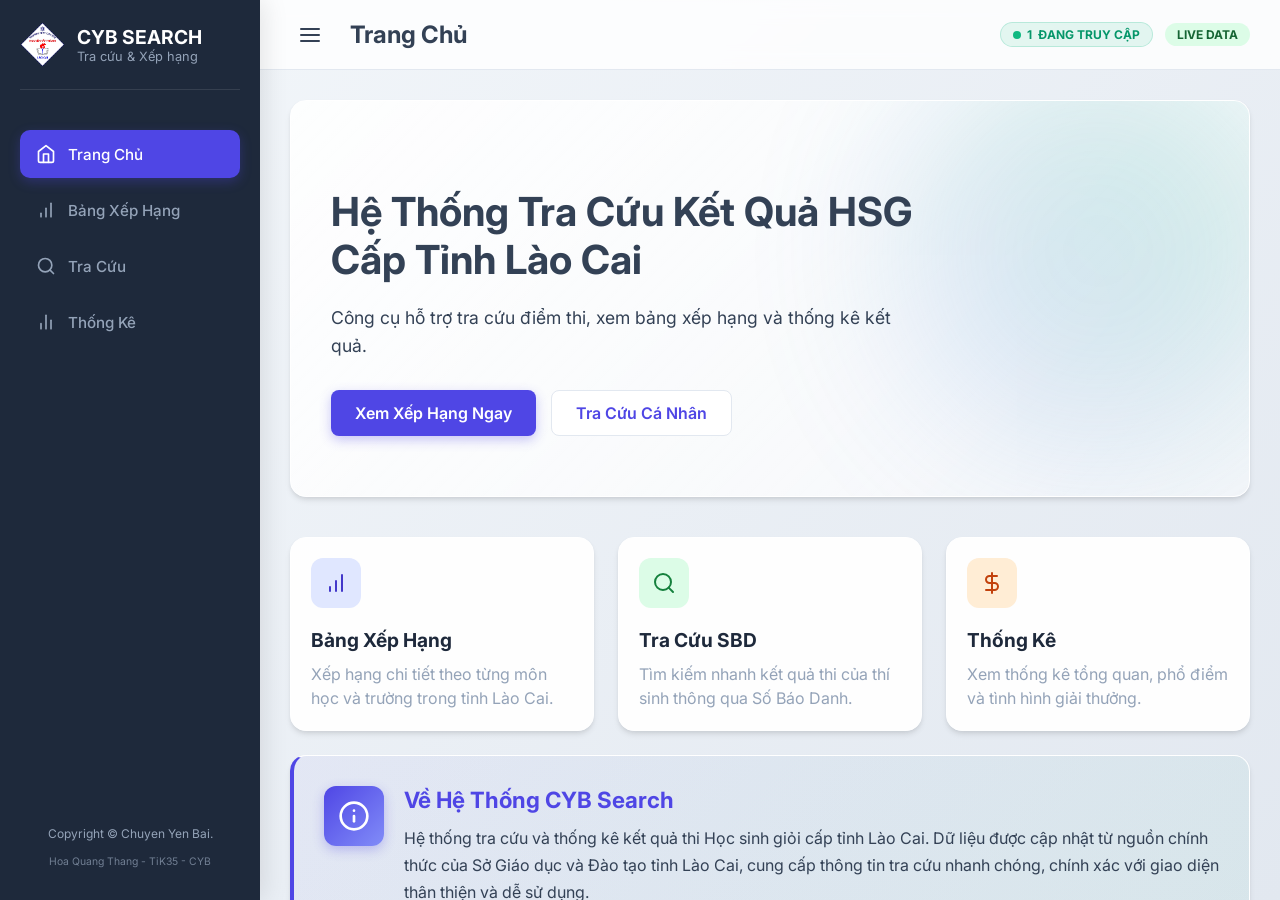
==== static/home.html @ e294ecae "Initialize project: Provincial HSG System (Lào Cai) with Live Counter" ====
<!DOCTYPE html>
<html lang="vi">

<head>
    <meta charset="UTF-8">
    <meta name="viewport" content="width=device-width, initial-scale=1.0">
    <title>Trang Chủ - HSGQG Dashboard</title>
    <link href="https://fonts.googleapis.com/css2?family=Inter:wght@400;500;600;700&display=swap" rel="stylesheet">
    <link rel="stylesheet" href="/static/style.css">
</head>

<body>
    <div class="app-container">
        <!-- Sidebar -->
        <aside class="sidebar" id="sidebar">
            <div class="brand">
                <div class="brand-icon" style="padding: 0; background: transparent;">
                    <img src="/static/logo_cyb.png" alt="Logo"
                        style="width: 100%; height: 100%; object-fit: contain; border-radius: 12px;">
                </div>
                <div class="brand-text">
                    <h2>CYB SEARCH</h2>
                    <p>Tra cứu & Xếp hạng</p>
                </div>
            </div>

            <nav class="nav-menu">
                <a href="/" class="nav-item active" title="Trang Chủ">
                    <span class="icon">
                        <svg xmlns="http://www.w3.org/2000/svg" width="20" height="20" viewBox="0 0 24 24" fill="none"
                            stroke="currentColor" stroke-width="2" stroke-linecap="round" stroke-linejoin="round">
                            <path d="m3 9 9-7 9 7v11a2 2 0 0 1-2 2H5a2 2 0 0 1-2-2z" />
                            <polyline points="9 22 9 12 15 12 15 22" />
                        </svg>
                    </span>
                    <span class="label">Trang Chủ</span>
                </a>
                <a href="/ranking" class="nav-item" title="Bảng Xếp Hạng">
                    <span class="icon">
                        <svg xmlns="http://www.w3.org/2000/svg" width="20" height="20" viewBox="0 0 24 24" fill="none"
                            stroke="currentColor" stroke-width="2" stroke-linecap="round" stroke-linejoin="round">
                            <line x1="12" y1="20" x2="12" y2="10" />
                            <line x1="18" y1="20" x2="18" y2="4" />
                            <line x1="6" y1="20" x2="6" y2="16" />
                        </svg>
                    </span>
                    <span class="label">Bảng Xếp Hạng</span>
                </a>
                <a href="/search" class="nav-item" title="Tra Cứu">
                    <span class="icon">
                        <svg xmlns="http://www.w3.org/2000/svg" width="20" height="20" viewBox="0 0 24 24" fill="none"
                            stroke="currentColor" stroke-width="2" stroke-linecap="round" stroke-linejoin="round">
                            <circle cx="11" cy="11" r="8" />
                            <line x1="21" y1="21" x2="16.65" y2="16.65" />
                        </svg>
                    </span>
                    <span class="label">Tra Cứu</span>
                </a>
                <a href="/stats" class="nav-item" title="Thống Kê">
                    <span class="icon">
                        <svg xmlns="http://www.w3.org/2000/svg" width="20" height="20" viewBox="0 0 24 24" fill="none"
                            stroke="currentColor" stroke-width="2" stroke-linecap="round" stroke-linejoin="round">
                            <line x1="18" y1="20" x2="18" y2="10"></line>
                            <line x1="12" y1="20" x2="12" y2="4"></line>
                            <line x1="6" y1="20" x2="6" y2="14"></line>
                        </svg>
                    </span>
                    <span class="label">Thống Kê</span>
                </a>
            </nav>

            <div class="sidebar-footer">
                <p class="footer-text">Copyright © Chuyen Yen Bai.</p>
                <p class="footer-text" style="font-size: 0.65rem; margin-top: 2px; opacity: 0.7;">Hoa Quang Thang -
                    TiK35 - CYB</p>
            </div>
        </aside>

        <!-- Main Content -->
        <main class="main-content">
            <header class="top-bar">
                <div class="left-header">
                    <button id="toggle-sidebar" class="icon-btn">
                        <svg width="24" height="24" viewBox="0 0 24 24" fill="none" stroke="currentColor"
                            stroke-width="2" stroke-linecap="round" stroke-linejoin="round">
                            <line x1="3" y1="12" x2="21" y2="12"></line>
                            <line x1="3" y1="6" x2="21" y2="6"></line>
                            <line x1="3" y1="18" x2="21" y2="18"></line>
                        </svg>
                    </button>
                    <h2 id="page-title">Trang Chủ</h2>
                </div>
                <div class="user-info" style="display:flex; align-items:center">
                    <span class="badge online-badge">
                        <span class="online-indicator"></span>
                        <span id="online-count">1</span> đang truy cập
                    </span>
                    <span class="badge">Live Data</span>
                </div>
            </header>

            <div class="content-view active-view">
                <div class="intro-hero glass-panel">
                    <div class="hero-content">
                        <h1>Hệ Thống Tra Cứu Kết Quả HSG Cấp Tỉnh Lào Cai</h1>
                        <p>Công cụ hỗ trợ tra cứu điểm thi, xem bảng xếp hạng và thống kê kết quả.</p>
                        <div class="hero-actions">
                            <a href="/ranking" class="btn primary-btn" style="text-decoration:none">Xem Xếp Hạng
                                Ngay</a>
                            <a href="/search" class="btn secondary-btn" style="text-decoration:none">Tra Cứu Cá Nhân</a>
                        </div>
                    </div>
                    <div class="hero-decoration">
                        <div class="blob"></div>
                    </div>
                </div>

                <div class="features-grid">
                    <a href="/ranking" class="feature-card glass-panel"
                        style="text-decoration:none; color:inherit; cursor:pointer">
                        <div class="feature-icon" style="background: #e0e7ff; color: #4338ca;">
                            <svg xmlns="http://www.w3.org/2000/svg" width="24" height="24" viewBox="0 0 24 24"
                                fill="none" stroke="currentColor" stroke-width="2" stroke-linecap="round"
                                stroke-linejoin="round">
                                <line x1="12" y1="20" x2="12" y2="10" />
                                <line x1="18" y1="20" x2="18" y2="4" />
                                <line x1="6" y1="20" x2="6" y2="16" />
                            </svg>
                        </div>
                        <h3>Bảng Xếp Hạng</h3>
                        <p>Xếp hạng chi tiết theo từng môn học và trường trong tỉnh Lào Cai.</p>
                    </a>
                    <a href="/search" class="feature-card glass-panel"
                        style="text-decoration:none; color:inherit; cursor:pointer">
                        <div class="feature-icon" style="background: #dcfce7; color: #15803d;">
                            <svg xmlns="http://www.w3.org/2000/svg" width="24" height="24" viewBox="0 0 24 24"
                                fill="none" stroke="currentColor" stroke-width="2" stroke-linecap="round"
                                stroke-linejoin="round">
                                <circle cx="11" cy="11" r="8" />
                                <line x1="21" y1="21" x2="16.65" y2="16.65" />
                            </svg>
                        </div>
                        <h3>Tra Cứu SBD</h3>
                        <p>Tìm kiếm nhanh kết quả thi của thí sinh thông qua Số Báo Danh.</p>
                    </a>
                    <a href="/stats" class="feature-card glass-panel"
                        style="text-decoration:none; color:inherit; cursor:pointer">
                        <div class="feature-icon" style="background: #ffedd5; color: #c2410c;">
                            <svg xmlns="http://www.w3.org/2000/svg" width="24" height="24" viewBox="0 0 24 24"
                                fill="none" stroke="currentColor" stroke-width="2" stroke-linecap="round"
                                stroke-linejoin="round">
                                <path d="M12 2v20" />
                                <path d="M17 5H9.5a3.5 3.5 0 0 0 0 7h5a3.5 3.5 0 0 1 0 7H6" />
                            </svg>
                        </div>
                        <h3>Thống Kê</h3>
                        <p>Xem thống kê tổng quan, phổ điểm và tình hình giải thưởng.</p>
                    </a>
                </div>

                <!-- System Info Banner -->
                <div class="system-banner glass-panel">
                    <div class="banner-icon">
                        <svg xmlns="http://www.w3.org/2000/svg" width="32" height="32" viewBox="0 0 24 24" fill="none"
                            stroke="currentColor" stroke-width="2" stroke-linecap="round" stroke-linejoin="round">
                            <circle cx="12" cy="12" r="10"></circle>
                            <path d="M12 16v-4"></path>
                            <path d="M12 8h.01"></path>
                        </svg>
                    </div>
                    <div class="banner-content">
                        <h3>Về Hệ Thống CYB Search</h3>
                        <p>Hệ thống tra cứu và thống kê kết quả thi Học sinh giỏi cấp tỉnh Lào Cai. Dữ liệu được cập
                            nhật từ nguồn chính thức của Sở Giáo dục và Đào tạo tỉnh Lào Cai, cung cấp thông tin tra cứu
                            nhanh chóng, chính xác với
                            giao diện thân thiện và dễ sử dụng.</p>
                    </div>
                </div>

                <!-- Quick Stats Overview -->
                <div class="stats-overview">
                    <h2 class="section-title">Tổng Quan Thống Kê</h2>
                    <div class="stats-grid-home">
                        <div class="stat-card glass-panel">
                            <div class="stat-icon"
                                style="background: linear-gradient(135deg, #667eea 0%, #764ba2 100%);">
                                <svg xmlns="http://www.w3.org/2000/svg" width="24" height="24" viewBox="0 0 24 24"
                                    fill="none" stroke="currentColor" stroke-width="2">
                                    <path d="M17 21v-2a4 4 0 0 0-4-4H5a4 4 0 0 0-4 4v2"></path>
                                    <circle cx="9" cy="7" r="4"></circle>
                                    <path d="M23 21v-2a4 4 0 0 0-3-3.87"></path>
                                    <path d="M16 3.13a4 4 0 0 1 0 7.75"></path>
                                </svg>
                            </div>
                            <div class="stat-info">
                                <div class="stat-label">Tổng Thí Sinh</div>
                                <div class="stat-value">3,000+</div>
                            </div>
                        </div>

                        <div class="stat-card glass-panel">
                            <div class="stat-icon"
                                style="background: linear-gradient(135deg, #f093fb 0%, #f5576c 100%);">
                                <svg xmlns="http://www.w3.org/2000/svg" width="24" height="24" viewBox="0 0 24 24"
                                    fill="none" stroke="currentColor" stroke-width="2">
                                    <path d="M12 2v20M17 5H9.5a3.5 3.5 0 0 0 0 7h5a3.5 3.5 0 0 1 0 7H6"></path>
                                </svg>
                            </div>
                            <div class="stat-info">
                                <div class="stat-label">Số Môn Thi</div>
                                <div class="stat-value">14</div>
                            </div>
                        </div>

                        <div class="stat-card glass-panel">
                            <div class="stat-icon"
                                style="background: linear-gradient(135deg, #4facfe 0%, #00f2fe 100%);">
                                <svg xmlns="http://www.w3.org/2000/svg" width="24" height="24" viewBox="0 0 24 24"
                                    fill="none" stroke="currentColor" stroke-width="2">
                                    <polyline points="22 12 18 12 15 21 9 3 6 12 2 12"></polyline>
                                </svg>
                            </div>
                            <div class="stat-info">
                                <div class="stat-label">Đơn Vị</div>
                                <div class="stat-value">Lào Cai</div>
                            </div>
                        </div>

                        <div class="stat-card glass-panel">
                            <div class="stat-icon"
                                style="background: linear-gradient(135deg, #43e97b 0%, #38f9d7 100%);">
                                <svg xmlns="http://www.w3.org/2000/svg" width="24" height="24" viewBox="0 0 24 24"
                                    fill="none" stroke="currentColor" stroke-width="2">
                                    <path d="M6 9l6 6 6-6"></path>
                                </svg>
                            </div>
                            <div class="stat-info">
                                <div class="stat-label">Số Lượng Giải</div>
                                <div class="stat-value">1,000+</div>
                            </div>
                        </div>
                    </div>
                </div>

                <!-- About Section -->
                <div class="about-section glass-panel">
                    <h2 class="section-title">Về Kỳ Thi HSG Tỉnh Lào Cai</h2>
                    <div class="about-content">
                        <div class="about-text">
                            <p><strong>Kỳ thi Học sinh giỏi cấp Tỉnh</strong> là kỳ thi quan trọng trong hệ thống
                                giáo dục phổ thông, nhằm tìm kiếm và bồi dưỡng những học sinh xuất sắc nhất của tỉnh Lào
                                Cai.</p>
                            <p>Đây là sân chơi học thuật uy tín, nơi các em học sinh có cơ hội thể hiện năng lực và
                                được công nhận tài năng trong các môn học.</p>
                            <ul class="about-features">
                                <li>
                                    <svg width="20" height="20" viewBox="0 0 24 24" fill="none" stroke="currentColor"
                                        stroke-width="2">
                                        <polyline points="20 6 9 17 4 12"></polyline>
                                    </svg>
                                    <span>Tổ chức hàng năm cho học sinh THPT</span>
                                </li>
                                <li>
                                    <svg width="20" height="20" viewBox="0 0 24 24" fill="none" stroke="currentColor"
                                        stroke-width="2">
                                        <polyline points="20 6 9 17 4 12"></polyline>
                                    </svg>
                                    <span>14 môn thi từ khoa học tự nhiên đến xã hội</span>
                                </li>
                                <li>
                                    <svg width="20" height="20" viewBox="0 0 24 24" fill="none" stroke="currentColor"
                                        stroke-width="2">
                                        <polyline points="20 6 9 17 4 12"></polyline>
                                    </svg>
                                    <span>Học sinh xuất sắc được xét tuyển vào các trường chuyên</span>
                                </li>
                            </ul>
                        </div>
                    </div>
                </div>

                <!-- Developer Info -->
                <div class="developer-section glass-panel">
                    <div class="developer-header">
                        <div class="developer-icon">
                            <svg xmlns="http://www.w3.org/2000/svg" width="28" height="28" viewBox="0 0 24 24"
                                fill="none" stroke="currentColor" stroke-width="2">
                                <polyline points="16 18 22 12 16 6"></polyline>
                                <polyline points="8 6 2 12 8 18"></polyline>
                            </svg>
                        </div>
                        <h3>Hệ Thống Được Phát Triển Bởi</h3>
                    </div>
                    <div class="developer-content">
                        <div class="developer-info">
                            <h4>Hòa Quang Thắng</h4>
                            <p class="developer-role">Developer & Data Analyst</p>
                            <p class="developer-school">Học Sinh Trường THPT Chuyên Nguyễn Tất Thành - Tỉnh Lào Cai</p>
                        </div>
                        <div class="developer-links">
                            <a href="https://github.com/HoaThang34" target="_blank" rel="noopener" class="social-link"
                                title="GitHub">
                                <svg width="20" height="20" viewBox="0 0 24 24" fill="currentColor">
                                    <path
                                        d="M12 0c-6.626 0-12 5.373-12 12 0 5.302 3.438 9.8 8.207 11.387.599.111.793-.261.793-.577v-2.234c-3.338.726-4.033-1.416-4.033-1.416-.546-1.387-1.333-1.756-1.333-1.756-1.089-.745.083-.729.083-.729 1.205.084 1.839 1.237 1.839 1.237 1.07 1.834 2.807 1.304 3.492.997.107-.775.418-1.305.762-1.604-2.665-.305-5.467-1.334-5.467-5.931 0-1.311.469-2.381 1.236-3.221-.124-.303-.535-1.524.117-3.176 0 0 1.008-.322 3.301 1.23.957-.266 1.983-.399 3.003-.404 1.02.005 2.047.138 3.006.404 2.291-1.552 3.297-1.23 3.297-1.23.653 1.653.242 2.874.118 3.176.77.84 1.235 1.911 1.235 3.221 0 4.609-2.807 5.624-5.479 5.921.43.372.823 1.102.823 2.222v3.293c0 .319.192.694.801.576 4.765-1.589 8.199-6.086 8.199-11.386 0-6.627-5.373-12-12-12z" />
                                </svg>
                            </a>
                            <a href="https://www.facebook.com/ThGThanG.734" target="_blank" rel="noopener"
                                class="social-link" title="Facebook">
                                <svg width="20" height="20" viewBox="0 0 24 24" fill="currentColor">
                                    <path
                                        d="M24 12.073c0-6.627-5.373-12-12-12s-12 5.373-12 12c0 5.99 4.388 10.954 10.125 11.854v-8.385H7.078v-3.47h3.047V9.43c0-3.007 1.792-4.669 4.533-4.669 1.312 0 2.686.235 2.686.235v2.953H15.83c-1.491 0-1.956.925-1.956 1.874v2.25h3.328l-.532 3.47h-2.796v8.385C19.612 23.027 24 18.062 24 12.073z" />
                                </svg>
                            </a>
                            <a href="hoathang34.09@gmail.com" class="social-link" title="Email">
                                <svg width="20" height="20" viewBox="0 0 24 24" fill="none" stroke="currentColor"
                                    stroke-width="2">
                                    <path
                                        d="M4 4h16c1.1 0 2 .9 2 2v12c0 1.1-.9 2-2 2H4c-1.1 0-2-.9-2-2V6c0-1.1.9-2 2-2z">
                                    </path>
                                    <polyline points="22,6 12,13 2,6"></polyline>
                                </svg>
                            </a>
                        </div>
                    </div>
                    <div class="developer-footer">
                        <p>💡 Hệ thống được xây dựng với mục đích hỗ trợ tra cứu thông tin kết quả thi HSG cấp tỉnh một
                            cách nhanh chóng và tiện lợi.</p>
                    </div>
                </div>
            </div>
        </main>
    </div>

    <!-- Popup Notification -->
    <div id="updateNotification" class="notification-popup">
        <div class="notification-content">
            <div class="notification-header">
                <div class="notification-icon">
                    <svg xmlns="http://www.w3.org/2000/svg" width="28" height="28" viewBox="0 0 24 24" fill="none"
                        stroke="currentColor" stroke-width="2" stroke-linecap="round" stroke-linejoin="round">
                        <circle cx="12" cy="12" r="10"></circle>
                        <line x1="12" y1="16" x2="12" y2="12"></line>
                        <line x1="12" y1="8" x2="12.01" y2="8"></line>
                    </svg>
                </div>
                <button id="closeNotification" class="close-notification-btn" aria-label="Đóng thông báo">
                    <svg xmlns="http://www.w3.org/2000/svg" width="24" height="24" viewBox="0 0 24 24" fill="none"
                        stroke="currentColor" stroke-width="2" stroke-linecap="round" stroke-linejoin="round">
                        <line x1="18" y1="6" x2="6" y2="18"></line>
                        <line x1="6" y1="6" x2="18" y2="18"></line>
                    </svg>
                </button>
            </div>
            <div class="notification-body">
                <h3>Thông Báo Cập Nhật</h3>
                <p>Hệ thống đã hoàn tất cập nhật <strong>kết quả thi HSG cấp tỉnh Lào Cai</strong>.</p>
                <p><strong>Lưu ý:</strong> Chưa xếp giải nên tất cả các thí sinh đều trong tình trạng <strong>chưa có
                        giải</strong>.</p>
                <p class="notification-detail">Bạn có thể tra cứu kết quả đầy đủ tại trang Tra Cứu hoặc xem Bảng Xếp
                    Hạng.</p>
            </div>
            <div class="notification-footer">
                <button id="dismissNotification" class="btn-dismiss">Đã hiểu</button>
            </div>
        </div>
    </div>

    <script src="/static/script.js"></script>
</body>

</html>
---- static/style.css ----
﻿:root {
    --primary: #4f46e5;
    --primary-light: #818cf8;
    --secondary: #10b981;
    --bg-dark: #0f172a;
    --bg-light: #f1f5f9;
    --sidebar-bg: #1e293b;
    --text-main: #334155;
    --text-light: #94a3b8;
    --glass: rgba(255, 255, 255, 0.95);
    --border: #e2e8f0;
    --shadow: 0 4px 6px -1px rgba(0, 0, 0, 0.1), 0 2px 4px -1px rgba(0, 0, 0, 0.06);
    --sidebar-width: 260px;
    --sidebar-collapsed-width: 70px;
}

/* ==========================================
   ANIMATION KEYFRAMES
   ========================================== */
@keyframes fadeInUp {
    from {
        opacity: 0;
        transform: translateY(30px);
    }

    to {
        opacity: 1;
        transform: translateY(0);
    }
}

@keyframes fadeInDown {
    from {
        opacity: 0;
        transform: translateY(-30px);
    }

    to {
        opacity: 1;
        transform: translateY(0);
    }
}

@keyframes slideInLeft {
    from {
        opacity: 0;
        transform: translateX(-50px);
    }

    to {
        opacity: 1;
        transform: translateX(0);
    }
}

@keyframes slideInRight {
    from {
        opacity: 0;
        transform: translateX(50px);
    }

    to {
        opacity: 1;
        transform: translateX(0);
    }
}

@keyframes scaleIn {
    from {
        opacity: 0;
        transform: scale(0.9);
    }

    to {
        opacity: 1;
        transform: scale(1);
    }
}

@keyframes pulse {

    0%,
    100% {
        transform: scale(1);
    }

    50% {
        transform: scale(1.05);
    }
}

@keyframes float {

    0%,
    100% {
        transform: translateY(0px);
    }

    50% {
        transform: translateY(-10px);
    }
}

* {
    box-sizing: border-box;
}

body {
    margin: 0;
    font-family: 'Inter', sans-serif;
    background-color: var(--bg-light);
    color: var(--text-main);
    overflow: hidden;
}

.app-container {
    display: flex;
    height: 100vh;
}

/* Sidebar */
.sidebar {
    width: var(--sidebar-width);
    background-color: var(--sidebar-bg);
    color: white;
    display: flex;
    flex-direction: column;
    padding: 20px;
    box-shadow: 4px 0 24px rgba(0, 0, 0, 0.1);
    z-index: 20;
    transition: width 0.4s cubic-bezier(0.25, 0.8, 0.25, 1);
    white-space: nowrap;
    overflow: hidden;
}

.sidebar.collapsed {
    width: var(--sidebar-collapsed-width);
    padding: 20px 10px;
}

/* Sidebar Text Animation */
.brand-text,
.label,
.sidebar-footer {
    opacity: 1;
    transform: translateX(0);
    transition: opacity 0.2s ease-out, transform 0.2s ease-out;
}

.sidebar.collapsed .brand-text,
.sidebar.collapsed .label,
.sidebar.collapsed .sidebar-footer {
    opacity: 0;
    transform: translateX(-10px);
    pointer-events: none;
    position: absolute;
    /* Take out of flow to prevent width issues during transition if needed, usually overflow:hidden is enough but absolute helps ensure icons center perfectly */
    visibility: hidden;
    /* Use visibility for accessibility/focus hiding after transition */
    transition: opacity 0.1s ease-in, transform 0.1s ease-in, visibility 0s linear 0.1s;
}

.sidebar.collapsed .brand {
    justify-content: center;
}

.sidebar.collapsed .nav-item {
    justify-content: center;
    padding: 14px 0;
}

.sidebar.collapsed .brand-icon {
    margin: 0;
}

.brand {
    display: flex;
    align-items: center;
    gap: 12px;
    margin-bottom: 40px;
    padding-bottom: 20px;
    border-bottom: 1px solid rgba(255, 255, 255, 0.1);
    height: 70px;
}

.brand-icon {
    background: rgba(255, 255, 255, 0.1);
    min-width: 45px;
    height: 45px;
    display: flex;
    align-items: center;
    justify-content: center;
    border-radius: 12px;
}

.brand h2 {
    margin: 0;
    font-size: 1.2rem;
    font-weight: 700;
}

.brand p {
    margin: 0;
    font-size: 0.8rem;
    color: var(--text-light);
}

.nav-item {
    background: transparent;
    border: none;
    width: 100%;
    color: var(--text-light);
    padding: 14px 16px;
    text-align: left;
    margin-bottom: 8px;
    border-radius: 10px;
    cursor: pointer;
    display: flex;
    align-items: center;
    gap: 12px;
    font-size: 0.95rem;
    font-weight: 500;
    transition: all 0.2s;
    text-decoration: none;
    /* Fix underline */
}

.nav-item:hover {
    background: rgba(255, 255, 255, 0.05);
    color: white;
}

.nav-item.active {
    background: var(--primary);
    color: white;
    box-shadow: 0 4px 12px rgba(79, 70, 229, 0.3);
}

.icon {
    display: flex;
    align-items: center;
    justify-content: center;
}

.sidebar-footer {
    margin-top: auto;
    font-size: 0.75rem;
    color: var(--text-light);
    text-align: center;
    white-space: normal;
    /* Allow text to wrap */
    padding: 0 5px;
    line-height: 1.4;
}

/* Main Content */
.main-content {
    flex: 1;
    display: flex;
    flex-direction: column;
    overflow: hidden;
    background: linear-gradient(135deg, #f1f5f9 0%, #e2e8f0 100%);
    transition: margin-left 0.3s;
}

.top-bar {
    height: 70px;
    padding: 0 30px;
    display: flex;
    align-items: center;
    justify-content: space-between;
    background: rgba(255, 255, 255, 0.8);
    backdrop-filter: blur(10px);
    border-bottom: 1px solid var(--border);
}

.left-header {
    display: flex;
    align-items: center;
    gap: 20px;
}

.icon-btn {
    background: transparent;
    border: none;
    cursor: pointer;
    color: var(--text-main);
    padding: 8px;
    border-radius: 8px;
    display: flex;
    align-items: center;
    justify-content: center;
}

.icon-btn:hover {
    background: rgba(0, 0, 0, 0.05);
}

.top-bar h2 {
    font-size: 1.5rem;
    font-weight: 700;
    color: var(--text-main);
    margin: 0;
}

.badge {
    background: #dcfce7;
    color: #166534;
    padding: 4px 12px;
    border-radius: 20px;
    font-size: 0.75rem;
    font-weight: 700;
    text-transform: uppercase;
}

.content-view {
    padding: 30px;
    overflow-y: auto;
    height: calc(100vh - 70px);
}

/* Components */
.glass-panel {
    background: var(--glass);
    border-radius: 16px;
    border: 1px solid white;
    box-shadow: var(--shadow);
    padding: 20px;
    margin-bottom: 24px;
}

.controls-card {
    display: grid;
    grid-template-columns: repeat(auto-fit, minmax(200px, 1fr));
    gap: 20px;
    align-items: end;
}

.control-group {
    display: flex;
    flex-direction: column;
    gap: 8px;
}

.control-group label {
    font-size: 0.85rem;
    font-weight: 600;
    color: var(--text-light);
}

select,
input {
    padding: 10px 14px;
    border: 1px solid var(--border);
    border-radius: 8px;
    font-size: 0.95rem;
    outline: none;
    background: #f8fafc;
    transition: border-color 0.2s;
}

select:focus,
input:focus {
    border-color: var(--primary);
    box-shadow: 0 0 0 3px rgba(79, 70, 229, 0.1);
}

/* Table */
.table-wrapper {
    padding: 0;
    overflow: hidden;
}

table {
    width: 100%;
    border-collapse: collapse;
}

th {
    background: #f8fafc;
    padding: 16px 20px;
    text-align: left;
    font-weight: 600;
    color: var(--text-light);
    font-size: 0.85rem;
    text-transform: uppercase;
    letter-spacing: 0.5px;
}

td {
    padding: 16px 20px;
    border-top: 1px solid var(--border);
    font-size: 0.95rem;
}

tr:hover {
    background-color: #f8fafc;
}

.text-right {
    text-align: right;
}

.text-center {
    text-align: center;
}

/* Badges */
.table-rank-badge {
    background: #e0e7ff;
    color: #3730a3;
    font-weight: 700;
    font-size: 0.9rem;
    width: 32px;
    height: 32px;
    display: inline-flex;
    align-items: center;
    justify-content: center;
    border-radius: 50%;
}

.prize-badge {
    padding: 6px 14px;
    border-radius: 30px;
    font-size: 0.8rem;
    font-weight: 700;
    display: inline-block;
    white-space: nowrap;
}

.prize-1 {
    background: linear-gradient(135deg, #fee2e2, #fecaca);
    color: #991b1b;
}

.prize-2 {
    background: linear-gradient(135deg, #ffedd5, #fed7aa);
    color: #9a3412;
}

.prize-3 {
    background: linear-gradient(135deg, #fef9c3, #fde047);
    color: #854d0e;
}

.prize-mk {
    background: linear-gradient(135deg, #dbeafe, #bfdbfe);
    color: #1e40af;
}

/* Search Page */
.search-hero {
    text-align: center;
    margin-bottom: 40px;
}

.search-hero h1 {
    font-size: 2.5rem;
    color: var(--text-main);
    margin-bottom: 20px;
}

.search-input-wrapper {
    max-width: 600px;
    margin: 0 auto;
    position: relative;
    padding: 0;
    border-radius: 50px;
    overflow: hidden;
}

.search-input-wrapper input {
    width: 100%;
    border: none;
    padding: 20px 30px;
    padding-right: 60px;
    font-size: 1.2rem;
    background: white;
}

.search-icon {
    position: absolute;
    right: 25px;
    top: 50%;
    transform: translateY(-50%);
    opacity: 0.5;
    display: flex;
}

.results-grid {
    display: grid;
    grid-template-columns: repeat(auto-fill, minmax(320px, 1fr));
    gap: 24px;
}

.result-card {
    background: white;
    border-radius: 16px;
    padding: 24px;
    box-shadow: var(--shadow);
    border: 1px solid white;
    transition: transform 0.2s;
}

.result-card:hover {
    transform: translateY(-5px);
    border-color: var(--primary-light);
}

.card-top {
    display: flex;
    justify-content: space-between;
    margin-bottom: 20px;
}

.sbd-tag {
    background: var(--bg-dark);
    color: white;
    padding: 4px 10px;
    border-radius: 6px;
    font-family: monospace;
    font-weight: 700;
}

.score-big {
    font-size: 2rem;
    font-weight: 800;
    color: var(--primary);
    line-height: 1;
}

.info-row {
    display: flex;
    justify-content: space-between;
    margin-bottom: 10px;
    font-size: 0.9rem;
    padding-bottom: 10px;
    border-bottom: 1px dashed var(--border);
}

.info-row:last-child {
    border: none;
    margin: 0;
    padding: 0;
}

.info-label {
    color: var(--text-light);
}


/* Home Page Styles */
.intro-hero {
    padding: 60px 40px;
    display: flex;
    align-items: center;
    justify-content: space-between;
    position: relative;
    overflow: hidden;
    margin-bottom: 40px;
    background: linear-gradient(135deg, rgba(255, 255, 255, 0.9), rgba(255, 255, 255, 0.6));
    animation: fadeInUp 0.8s ease-out;
}

.hero-content {
    max-width: 600px;
    z-index: 2;
}

.hero-content h1 {
    font-size: 2.5rem;
    color: var(--primary-dark);
    margin-bottom: 20px;
    line-height: 1.2;
}

.hero-content p {
    font-size: 1.1rem;
    color: var(--text-main);
    margin-bottom: 30px;
    line-height: 1.6;
}

.hero-actions {
    display: flex;
    gap: 15px;
}

.btn {
    padding: 12px 24px;
    border-radius: 8px;
    font-size: 1rem;
    font-weight: 600;
    cursor: pointer;
    transition: transform 0.2s, box-shadow 0.2s;
    border: none;
    text-decoration: none;
    /* Fix underline */
    display: inline-flex;
    /* Fix alignment */
    align-items: center;
    justify-content: center;
}

.btn:active {
    transform: scale(0.98);
}

.primary-btn {
    background: var(--primary);
    color: white;
    box-shadow: 0 4px 12px rgba(79, 70, 229, 0.3);
}

.primary-btn:hover {
    background: #4338ca;
}

.secondary-btn {
    background: white;
    color: var(--primary);
    border: 1px solid var(--border);
}

.secondary-btn:hover {
    background: #f8fafc;
    border-color: var(--primary);
}

.hero-decoration {
    position: absolute;
    right: -50px;
    top: -50px;
    width: 400px;
    height: 400px;
    background: linear-gradient(45deg, var(--primary-light), var(--secondary));
    border-radius: 50%;
    filter: blur(80px);
    opacity: 0.2;
    z-index: 1;
}

.features-grid {
    display: grid;
    grid-template-columns: repeat(auto-fit, minmax(280px, 1fr));
    gap: 24px;
}

.feature-card {
    transition: transform 0.3s, border-color 0.3s, box-shadow 0.3s;
    cursor: pointer;
    display: block;
    text-decoration: none;
    animation: scaleIn 0.6s ease-out backwards;
}

.feature-card:nth-child(1) {
    animation-delay: 0.1s;
}

.feature-card:nth-child(2) {
    animation-delay: 0.2s;
}

.feature-card:nth-child(3) {
    animation-delay: 0.3s;
}

.feature-card:hover {
    transform: translateY(-8px) scale(1.02);
    border-color: var(--primary-light);
    box-shadow: 0 12px 24px rgba(79, 70, 229, 0.15);
}

.feature-icon {
    width: 50px;
    height: 50px;
    border-radius: 12px;
    display: flex;
    align-items: center;
    justify-content: center;
    margin-bottom: 20px;
}

.feature-card h3 {
    margin: 0 0 10px 0;
    font-size: 1.2rem;
    color: #1e293b;
}

.feature-card p {
    margin: 0;
    color: var(--text-light);
    line-height: 1.5;
}

/* Ranking Grid Layout */
.ranking-layout {
    display: grid;
    grid-template-columns: 1fr 300px;
    /* Main Table | Stats Panel */
    gap: 24px;
    height: 100%;
    overflow: hidden;
    /* Ensure scroll is handled inside children */
}

/* Ranking Main Content */
.ranking-main {
    display: flex;
    flex-direction: column;
    min-width: 0;
    /* Prevent grid blowout */
    height: 100%;
    overflow-y: auto;
    /* Scrollable table area */
    padding-right: 5px;
    /* Spacing for scrollbar */
}

/* Stats Sidebar */
.ranking-sidebar {
    height: 100%;
    overflow-y: auto;
    padding-right: 5px;
}

.stats-card {
    background: rgba(255, 255, 255, 0.8);
    backdrop-filter: blur(12px);
    -webkit-backdrop-filter: blur(12px);
    border: 1px solid rgba(255, 255, 255, 0.3);
    border-radius: 16px;
    padding: 20px;
    margin-bottom: 20px;
    box-shadow: 0 4px 6px -1px rgba(0, 0, 0, 0.05);
}

.stats-card h3 {
    margin: 0 0 16px 0;
    font-size: 1.1rem;
    color: var(--primary-dark);
    display: flex;
    align-items: center;
    gap: 10px;
}

.stats-row {
    display: flex;
    justify-content: space-between;
    margin-bottom: 12px;
    font-size: 0.95rem;
    color: var(--text-main);
}

.stats-row span:last-child {
    font-weight: 600;
}

.stat-divider {
    height: 1px;
    background: var(--border);
    margin: 12px 0;
}

.school-item {
    display: flex;
    justify-content: space-between;
    align-items: center;
    margin-bottom: 10px;
}

.school-name {
    font-size: 0.9rem;
    color: var(--text-main);
    white-space: nowrap;
    overflow: hidden;
    text-overflow: ellipsis;
    max-width: 200px;
}

.school-count {
    background: var(--primary-light);
    color: white;
    padding: 2px 8px;
    border-radius: 10px;
    font-size: 0.8rem;
    font-weight: 700;
}

/* Responsive adjustments */
@media (max-width: 1024px) {
    .ranking-layout {
        grid-template-columns: 1fr;
        /* Stack on smaller screens */
        overflow-y: auto;
    }

    .ranking-main {
        height: auto;
        overflow: visible;
    }

    .ranking-sidebar {
        height: auto;
        overflow: visible;
    }
}

/* Full Page Stats Grid */
.stats-grid {
    display: grid;
    grid-template-columns: repeat(auto-fit, minmax(350px, 1fr));
    gap: 24px;
    padding-bottom: 40px;
}

.stats-grid .stats-card {
    height: 100%;
    display: flex;
    flex-direction: column;
}

/* Modal */
.modal-overlay {
    position: fixed;
    top: 0;
    left: 0;
    width: 100%;
    height: 100%;
    background: rgba(0, 0, 0, 0.5);
    z-index: 1000;
    display: none;
    align-items: center;
    justify-content: center;
    backdrop-filter: blur(4px);
}

.modal-overlay.active {
    display: flex;
}

.modal-content {
    background: white;
    width: 90%;
    max-width: 900px;
    max-height: 85vh;
    border-radius: 16px;
    box-shadow: 0 10px 25px -5px rgba(0, 0, 0, 0.1);
    display: flex;
    flex-direction: column;
    overflow: hidden;
    animation: modalSlideIn 0.3s ease-out;
}

@keyframes modalSlideIn {
    from {
        transform: translateY(20px);
        opacity: 0;
    }

    to {
        transform: translateY(0);
        opacity: 1;
    }
}

.modal-header {
    padding: 20px 24px;
    border-bottom: 1px solid var(--border);
    display: flex;
    justify-content: space-between;
    align-items: center;
}

.modal-title {
    font-size: 1.25rem;
    font-weight: 700;
    color: var(--text-main);
    margin: 0;
}

.close-modal-btn {
    background: transparent;
    border: none;
    cursor: pointer;
    color: var(--text-light);
    padding: 4px;
    border-radius: 4px;
}

.close-modal-btn:hover {
    background: var(--bg-light);
    color: var(--text-main);
}

.modal-body {
    padding: 24px;
    overflow-y: auto;
}

.clickable-school {
    cursor: pointer;
    transition: color 0.2s;
}

.clickable-school:hover {
    color: var(--primary);
    text-decoration: underline;
}

/* Custom Cursor */
@media (pointer: fine) {
    /* body {
        cursor: none; 
    } */

    a,
    button,
    input,
    select,
    .clickable-school,
    .nav-item,
    label,
    .feature-card {
        cursor: pointer;
        /* cursor: none; */
    }

    .cursor-dot,
    .cursor-outline {
        display: none;
        /* Hide custom cursor items for now */
    }
}


/* Modal Styles */
.modal {
    display: none;
    position: fixed;
    z-index: 1000;
    left: 0;
    top: 0;
    width: 100%;
    height: 100%;
    overflow: hidden;
    background-color: rgba(0, 0, 0, 0.5);
    backdrop-filter: blur(5px);
    align-items: center;
    justify-content: center;
}

.modal.active {
    display: flex;
}

.modal .modal-content {
    background-color: #fff;
    margin: auto;
    padding: 0;
    width: 90%;
    max-width: 800px;
    border-radius: 12px;
    box-shadow: 0 5px 15px rgba(0, 0, 0, 0.3);
    border: 1px solid rgba(255, 255, 255, 0.2);
    animation: slideDown 0.3s ease-out;
    display: flex;
    flex-direction: column;
    max-height: 90vh;
}

@keyframes slideDown {
    from {
        transform: translateY(-30px);
        opacity: 0;
    }

    to {
        transform: translateY(0);
        opacity: 1;
    }
}

.modal .modal-header {
    padding: 15px 20px;
    border-bottom: 1px solid #eee;
    display: flex;
    justify-content: space-between;
    align-items: center;
    background: rgba(255, 255, 255, 0.9);
}

.modal .modal-header h3 {
    margin: 0;
    color: #333;
}

.modal .close-btn {
    color: #aaa;
    font-size: 28px;
    font-weight: bold;
    cursor: pointer;
    line-height: 1;
}

.modal .close-btn:hover {
    color: black;
}

.modal .modal-body {
    padding: 20px;
    overflow-y: auto;
}

/* Candidate Detail Card */
.candidate-detail-card {
    padding: 10px;
    display: flex;
    flex-direction: column;
    gap: 15px;
}

.detail-row.main-score {
    display: flex;
    justify-content: center;
    align-items: center;
    flex-direction: column;
    padding-bottom: 15px;
    border-bottom: 1px solid #eee;
}

.big-score {
    font-size: 3.5rem;
    font-weight: 800;
    color: var(--primary);
    line-height: 1;
}

.detail-grid {
    display: grid;
    grid-template-columns: 1fr 1fr;
    gap: 20px;
}

.detail-item {
    display: flex;
    flex-direction: column;
}

.detail-item .label {
    font-size: 0.85rem;
    color: #777;
    text-transform: uppercase;
    font-weight: 600;
    margin-bottom: 4px;
}

.detail-item .value {
    font-size: 1.1rem;
    font-weight: 500;
    color: #333;
}

.scores-breakdown {
    background: #f8fafc;
    padding: 15px;
    border-radius: 8px;
    margin-top: 10px;
}

.breakdown-title {
    font-size: 0.9rem;
    font-weight: 700;
    color: var(--text-light);
    margin-bottom: 10px;
    text-transform: uppercase;
}

.breakdown-grid {
    display: grid;
    grid-template-columns: repeat(4, 1fr);
    gap: 10px;
    text-align: center;
}

.breakdown-item {
    display: flex;
    flex-direction: column;
    align-items: center;
    background: white;
    padding: 10px;
    border-radius: 8px;
    box-shadow: 0 1px 2px rgba(0, 0, 0, 0.05);
}

.breakdown-score {
    font-size: 1.2rem;
    font-weight: 700;
    color: var(--primary);
}

.breakdown-label {
    font-size: 0.75rem;
    color: var(--text-light);
    margin-top: 4px;
}

@media (max-width: 600px) {
    .detail-grid {
        grid-template-columns: 1fr;
    }

    .breakdown-grid {
        grid-template-columns: repeat(2, 1fr);
    }
}

/* Clickable Rows */
.clickable-row {
    cursor: pointer;
    transition: background-color 0.1s;
}

.clickable-row:hover {
    background-color: #f1f5f9 !important;
}

.clickable-school {
    cursor: pointer;
}

.clickable-school:hover {
    color: var(--primary);
    text-decoration: underline;
}

/* ==========================================
   NOTIFICATION POPUP STYLES
   ========================================== */
.notification-popup {
    position: fixed;
    top: 0;
    left: 0;
    width: 100%;
    height: 100%;
    background: rgba(15, 23, 42, 0.6);
    backdrop-filter: blur(8px);
    -webkit-backdrop-filter: blur(8px);
    z-index: 9999;
    display: flex;
    align-items: center;
    justify-content: center;
    padding: 20px;
    opacity: 0;
    visibility: hidden;
    transition: opacity 0.3s ease, visibility 0.3s ease;
}

.notification-popup.show {
    opacity: 1;
    visibility: visible;
}

.notification-content {
    background: linear-gradient(135deg, rgba(255, 255, 255, 0.98), rgba(255, 255, 255, 0.95));
    backdrop-filter: blur(20px);
    -webkit-backdrop-filter: blur(20px);
    border: 1px solid rgba(255, 255, 255, 0.5);
    border-radius: 20px;
    box-shadow: 0 20px 60px rgba(0, 0, 0, 0.2), 0 0 0 1px rgba(79, 70, 229, 0.1);
    max-width: 500px;
    width: 100%;
    transform: translateY(20px) scale(0.95);
    transition: transform 0.3s cubic-bezier(0.34, 1.56, 0.64, 1);
    overflow: hidden;
}

.notification-popup.show .notification-content {
    transform: translateY(0) scale(1);
}

.notification-header {
    display: flex;
    align-items: flex-start;
    justify-content: space-between;
    padding: 24px 24px 16px;
    gap: 16px;
}

.notification-icon {
    background: linear-gradient(135deg, #e0e7ff, #ddd6fe);
    color: var(--primary);
    width: 56px;
    height: 56px;
    border-radius: 16px;
    display: flex;
    align-items: center;
    justify-content: center;
    flex-shrink: 0;
    box-shadow: 0 4px 12px rgba(79, 70, 229, 0.2);
}

.close-notification-btn {
    background: transparent;
    border: none;
    color: var(--text-light);
    cursor: pointer;
    padding: 8px;
    border-radius: 8px;
    display: flex;
    align-items: center;
    justify-content: center;
    transition: all 0.2s ease;
    flex-shrink: 0;
}

.close-notification-btn:hover {
    background: rgba(0, 0, 0, 0.05);
    color: var(--text-main);
    transform: rotate(90deg);
}

.notification-body {
    padding: 0 24px 24px;
}

.notification-body h3 {
    margin: 0 0 12px 0;
    font-size: 1.5rem;
    font-weight: 700;
    color: var(--text-main);
    line-height: 1.3;
}

.notification-body p {
    margin: 0 0 12px 0;
    font-size: 1rem;
    color: var(--text-main);
    line-height: 1.6;
}

.notification-body p:last-child {
    margin-bottom: 0;
}

.notification-body strong {
    color: var(--primary);
    font-weight: 600;
}

.notification-detail {
    font-size: 0.9rem;
    color: var(--text-light);
}

.notification-footer {
    padding: 16px 24px 24px;
    display: flex;
    justify-content: flex-end;
    gap: 12px;
}

.btn-dismiss {
    background: var(--primary);
    color: white;
    border: none;
    padding: 12px 28px;
    border-radius: 10px;
    font-size: 1rem;
    font-weight: 600;
    cursor: pointer;
    transition: all 0.2s ease;
    box-shadow: 0 4px 12px rgba(79, 70, 229, 0.3);
}

.btn-dismiss:hover {
    background: #4338ca;
    transform: translateY(-2px);
    box-shadow: 0 6px 16px rgba(79, 70, 229, 0.4);
}

.btn-dismiss:active {
    transform: translateY(0);
}

/* Responsive */
@media (max-width: 600px) {
    .notification-content {
        max-width: 100%;
        margin: 0 10px;
    }

    .notification-body h3 {
        font-size: 1.3rem;
    }

    .notification-body p {
        font-size: 0.95rem;
    }

    .notification-icon {
        width: 48px;
        height: 48px;
    }
}

/* ==========================================
   PAGINATION CONTROLS STYLES
   ========================================== */
.pagination-container {
    margin-top: 24px;
}

.pagination {
    display: flex;
    align-items: center;
    justify-content: space-between;
    gap: 20px;
    padding: 16px 20px;
    background: rgba(255, 255, 255, 0.8);
    border-radius: 12px;
    border: 1px solid var(--border);
}

.pagination-info {
    font-size: 0.9rem;
    color: var(--text-light);
    font-weight: 500;
}

.pagination-buttons {
    display: flex;
    align-items: center;
    gap: 6px;
}

.page-btn {
    min-width: 36px;
    height: 36px;
    padding: 0 12px;
    background: white;
    border: 1px solid var(--border);
    border-radius: 8px;
    color: var(--text-main);
    font-size: 0.9rem;
    font-weight: 500;
    cursor: pointer;
    display: flex;
    align-items: center;
    justify-content: center;
    transition: all 0.2s ease;
}

.page-btn:hover {
    background: var(--bg-light);
    border-color: var(--primary);
    transform: translateY(-1px);
}

.page-btn.active {
    background: var(--primary);
    color: white;
    border-color: var(--primary);
    font-weight: 600;
    box-shadow: 0 2px 8px rgba(79, 70, 229, 0.3);
}

.page-btn:active {
    transform: translateY(0);
}

.page-btn svg {
    display: block;
}

.page-ellipsis {
    padding: 0 8px;
    color: var(--text-light);
    font-weight: 500;
}

/* Responsive Pagination */
@media (max-width: 768px) {
    .pagination {
        flex-direction: column;
        gap: 12px;
    }

    .pagination-info {
        font-size: 0.85rem;
    }

    .page-btn {
        min-width: 32px;
        height: 32px;
        font-size: 0.85rem;
    }
}/* ==========================================
   SCROLL ANIMATION HELPERS & ENHANCEMENTS
   ========================================== */
.scroll-animate {
    opacity: 0;
    transform: translateY(30px);
    transition: opacity 0.6s ease-out, transform 0.6s ease-out;
}

.scroll-animate.animate-in {
    opacity: 1;
    transform: translateY(0);
}

/* Glass Panel Animation */
.glass-panel {
    animation: fadeInUp 0.5s ease-out backwards;
}

/* Table Row Stagger Animation */
tbody tr {
    animation: fadeIn 0.3s ease-out backwards;
}

tbody tr:nth-child(1) { animation-delay: 0.05s; }
tbody tr:nth-child(2) { animation-delay: 0.1s; }
tbody tr:nth-child(3) { animation-delay: 0.15s; }
tbody tr:nth-child(4) { animation-delay: 0.2s; }
tbody tr:nth-child(5) { animation-delay: 0.25s; }

@keyframes fadeIn {
    from {
        opacity: 0;
    }
    to {
        opacity: 1;
    }
}

/* Badge Pulse on Hover */
.badge:hover,
.prize-badge:hover {
    animation: pulse 0.6s ease-in-out;
}

/* Button Bounce Effect */
.btn:active {
    animation: bounce 0.3s ease-out;
}

@keyframes bounce {
    0%, 100% {
        transform: scale(1);
    }
    50% {
        transform: scale(0.95);
    }
}

/* Sidebar Slide Animation */
.sidebar {
    animation: slideInLeft 0.5s ease-out;
}

/* Top Bar Slide Down */
.top-bar {
    animation: fadeInDown 0.4s ease-out;
}

/* Pagination Button Hover */
.page-btn:hover {
    animation: pulse 0.3s ease-in-out;
}
/* ==========================================
   HOME PAGE - NEW SECTIONS STYLING
   ========================================== */

/* Section Titles */
.section-title {
    font-size: 1.8rem;
    font-weight: 700;
    color: var(--text-main);
    margin-bottom: 24px;
    text-align: center;
}

/* System Banner */
.system-banner {
    display: flex;
    align-items: flex-start;
    gap: 20px;
    padding: 30px;
    margin-bottom: 40px;
    background: linear-gradient(135deg, rgba(79, 70, 229, 0.05), rgba(16, 185, 129, 0.05));
    border-left: 4px solid var(--primary);
}

.banner-icon {
    flex-shrink: 0;
    width: 60px;
    height: 60px;
    background: linear-gradient(135deg, var(--primary), var(--primary-light));
    border-radius: 12px;
    display: flex;
    align-items: center;
    justify-content: center;
    color: white;
    box-shadow: 0 4px 12px rgba(79, 70, 229, 0.3);
}

.banner-content h3 {
    margin: 0 0 12px 0;
    font-size: 1.4rem;
    color: var(--primary);
}

.banner-content p {
    margin: 0;
    line-height: 1.7;
    color: var(--text-main);
}

/* Stats Overview */
.stats-overview {
    margin-bottom: 40px;
}

.stats-grid-home {
    display: grid;
    grid-template-columns: repeat(auto-fit, minmax(220px, 1fr));
    gap: 20px;
}

.stat-card {
    display: flex;
    align-items: center;
    gap: 16px;
    padding: 24px;
    transition: transform 0.3s ease, box-shadow 0.3s ease;
}

.stat-card:hover {
    transform: translateY(-5px);
    box-shadow: 0 8px 20px rgba(0, 0, 0, 0.12);
}

.stat-icon {
    width: 56px;
    height: 56px;
    border-radius: 12px;
    display: flex;
    align-items: center;
    justify-content: center;
    color: white;
    flex-shrink: 0;
}

.stat-info {
    flex: 1;
}

.stat-label {
    font-size: 0.85rem;
    color: var(--text-light);
    font-weight: 500;
    margin-bottom: 4px;
}

.stat-value {
    font-size: 2rem;
    font-weight: 700;
    color: var(--text-main);
    line-height: 1;
}

/* About Section */
.about-section {
    padding: 40px;
    margin-bottom: 40px;
}

.about-content {
    max-width: 800px;
    margin: 0 auto;
}

.about-text p {
    line-height: 1.8;
    margin-bottom: 16px;
    color: var(--text-main);
}

.about-features {
    list-style: none;
    padding: 0;
    margin: 24px 0 0 0;
}

.about-features li {
    display: flex;
    align-items: center;
    gap: 12px;
    padding: 12px 0;
    border-bottom: 1px solid var(--border);
}

.about-features li:last-child {
    border-bottom: none;
}

.about-features svg {
    color: var(--secondary);
    flex-shrink: 0;
}

.about-features span {
    color: var(--text-main);
    font-weight: 500;
}

/* Developer Section */
.developer-section {
    padding: 32px;
    margin-bottom: 40px;
    background: linear-gradient(135deg, rgba(255, 255, 255, 0.95), rgba(255, 255, 255, 0.85));
}

.developer-header {
    display: flex;
    align-items: center;
    gap: 16px;
    margin-bottom: 24px;
    padding-bottom: 16px;
    border-bottom: 2px solid var(--border);
}

.developer-icon {
    width: 48px;
    height: 48px;
    background: linear-gradient(135deg, #667eea, #764ba2);
    border-radius: 10px;
    display: flex;
    align-items: center;
    justify-content: center;
    color: white;
}

.developer-header h3 {
    margin: 0;
    font-size: 1.5rem;
    color: var(--text-main);
}

.developer-content {
    display: flex;
    justify-content: space-between;
    align-items: center;
    gap: 24px;
    flex-wrap: wrap;
}

.developer-info h4 {
    margin: 0 0 8px 0;
    font-size: 1.5rem;
    color: var(--primary);
}

.developer-role {
    margin: 0 0 4px 0;
    color: var(--text-light);
    font-weight: 500;
    font-size: 1rem;
}

.developer-school {
    margin: 0;
    color: var(--text-main);
    font-size: 0.95rem;
}

.developer-links {
    display: flex;
    gap: 12px;
}

.social-link {
    display: flex;
    align-items: center;
    justify-content: center;
    width: 42px;
    height: 42px;
    background: white;
    border: 2px solid var(--border);
    border-radius: 10px;
    color: var(--text-main);
    transition: all 0.3s ease;
    text-decoration: none;
}

.social-link:hover {
    background: var(--primary);
    border-color: var(--primary);
    color: white;
    transform: translateY(-3px);
    box-shadow: 0 4px 12px rgba(79, 70, 229, 0.3);
}

.developer-footer {
    margin-top: 24px;
    padding-top: 20px;
    border-top: 1px solid var(--border);
}

.developer-footer p {
    margin: 0;
    color: var(--text-light);
    font-size: 0.95rem;
    line-height: 1.6;
    text-align: center;
}

/* Responsive Design */
@media (max-width: 768px) {
    .system-banner {
        flex-direction: column;
        text-align: center;
    }
    
    .banner-icon {
        margin: 0 auto;
    }
    
    .stats-grid-home {
        grid-template-columns: 1fr;
    }
    
    .developer-content {
        flex-direction: column;
        text-align: center;
    }
    
    .section-title {
        font-size: 1.5rem;
    }
}

/* Update Style for Online User Counter */
.online-badge {
    background: rgba(16, 185, 129, 0.1); 
    color: #059669;
    border: 1px solid rgba(16, 185, 129, 0.2);
    display: flex;
    align-items: center;
    gap: 6px;
    margin-right: 12px;
}

.online-indicator {
    width: 8px;
    height: 8px;
    background-color: #10b981;
    border-radius: 50%;
    display: inline-block;
    box-shadow: 0 0 0 0 rgba(16, 185, 129, 0.7);
    animation: pulse-green 2s infinite;
}

@keyframes pulse-green {
    0% {
        transform: scale(0.95);
        box-shadow: 0 0 0 0 rgba(16, 185, 129, 0.7);
    }
    
    70% {
        transform: scale(1);
        box-shadow: 0 0 0 6px rgba(16, 185, 129, 0);
    }
    
    100% {
        transform: scale(0.95);
        box-shadow: 0 0 0 0 rgba(16, 185, 129, 0);
    }
}
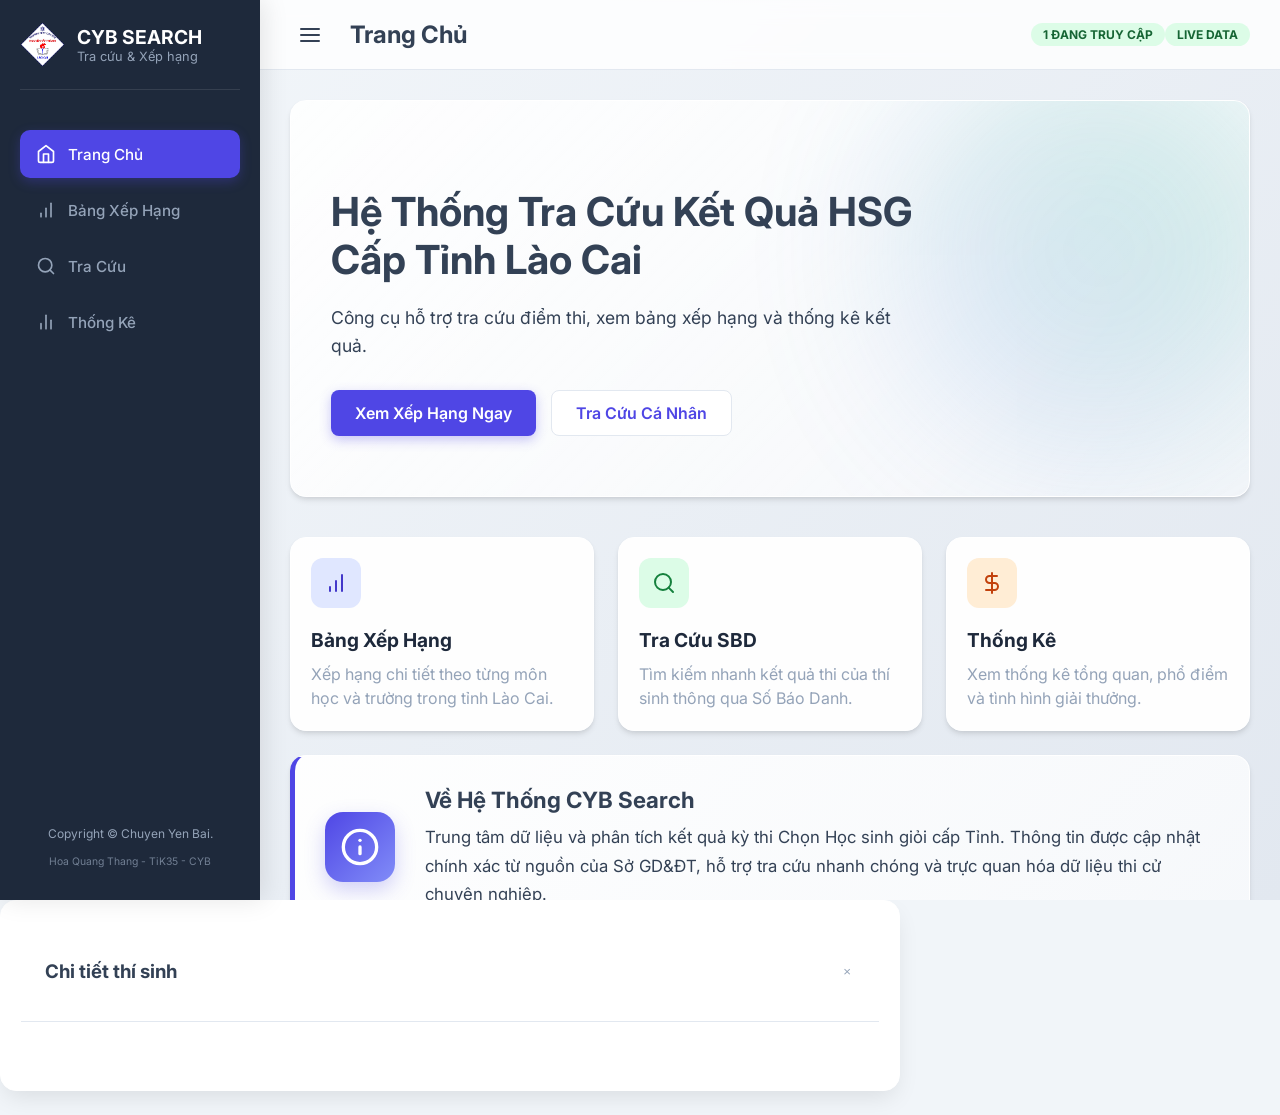
==== commit 76e50e76: "feat: upgrade homepage UI/UX and fix statistics icons" ====
--- a/static/home.html
+++ b/static/home.html
@@ -161,7 +161,7 @@
                 <!-- System Info Banner -->
                 <div class="system-banner glass-panel">
                     <div class="banner-icon">
-                        <svg xmlns="http://www.w3.org/2000/svg" width="32" height="32" viewBox="0 0 24 24" fill="none"
+                        <svg xmlns="http://www.w3.org/2000/svg" width="40" height="40" viewBox="0 0 24 24" fill="none"
                             stroke="currentColor" stroke-width="2" stroke-linecap="round" stroke-linejoin="round">
                             <circle cx="12" cy="12" r="10"></circle>
                             <path d="M12 16v-4"></path>
@@ -170,10 +170,7 @@
                     </div>
                     <div class="banner-content">
                         <h3>Về Hệ Thống CYB Search</h3>
-                        <p>Hệ thống tra cứu và thống kê kết quả thi Học sinh giỏi cấp tỉnh Lào Cai. Dữ liệu được cập
-                            nhật từ nguồn chính thức của Sở Giáo dục và Đào tạo tỉnh Lào Cai, cung cấp thông tin tra cứu
-                            nhanh chóng, chính xác với
-                            giao diện thân thiện và dễ sử dụng.</p>
+                        <p>Trung tâm dữ liệu và phân tích kết quả kỳ thi Chọn Học sinh giỏi cấp Tỉnh. Thông tin được cập nhật chính xác từ nguồn của Sở GD&ĐT, hỗ trợ tra cứu nhanh chóng và trực quan hóa dữ liệu thi cử chuyên nghiệp.</p>
                     </div>
                 </div>
 
@@ -201,9 +198,9 @@
                         <div class="stat-card glass-panel">
                             <div class="stat-icon"
                                 style="background: linear-gradient(135deg, #f093fb 0%, #f5576c 100%);">
-                                <svg xmlns="http://www.w3.org/2000/svg" width="24" height="24" viewBox="0 0 24 24"
-                                    fill="none" stroke="currentColor" stroke-width="2">
-                                    <path d="M12 2v20M17 5H9.5a3.5 3.5 0 0 0 0 7h5a3.5 3.5 0 0 1 0 7H6"></path>
+                                <svg xmlns="http://www.w3.org/2000/svg" width="24" height="24" viewBox="0 0 24 24" fill="none" stroke="currentColor" stroke-width="2" stroke-linecap="round" stroke-linejoin="round">
+                                    <path d="M2 3h6a4 4 0 0 1 4 4v14a3 3 0 0 0-3-3H2z"/>
+                                    <path d="M22 3h-6a4 4 0 0 0-4 4v14a3 3 0 0 1 3-3h7z"/>
                                 </svg>
                             </div>
                             <div class="stat-info">
@@ -215,9 +212,9 @@
                         <div class="stat-card glass-panel">
                             <div class="stat-icon"
                                 style="background: linear-gradient(135deg, #4facfe 0%, #00f2fe 100%);">
-                                <svg xmlns="http://www.w3.org/2000/svg" width="24" height="24" viewBox="0 0 24 24"
-                                    fill="none" stroke="currentColor" stroke-width="2">
-                                    <polyline points="22 12 18 12 15 21 9 3 6 12 2 12"></polyline>
+                                <svg xmlns="http://www.w3.org/2000/svg" width="24" height="24" viewBox="0 0 24 24" fill="none" stroke="currentColor" stroke-width="2" stroke-linecap="round" stroke-linejoin="round">
+                                    <path d="M20 10c0 6-8 12-8 12s-8-6-8-12a8 8 0 0 1 16 0Z"/>
+                                    <circle cx="12" cy="10" r="3"/>
                                 </svg>
                             </div>
                             <div class="stat-info">
@@ -229,9 +226,9 @@
                         <div class="stat-card glass-panel">
                             <div class="stat-icon"
                                 style="background: linear-gradient(135deg, #43e97b 0%, #38f9d7 100%);">
-                                <svg xmlns="http://www.w3.org/2000/svg" width="24" height="24" viewBox="0 0 24 24"
-                                    fill="none" stroke="currentColor" stroke-width="2">
-                                    <path d="M6 9l6 6 6-6"></path>
+                                <svg xmlns="http://www.w3.org/2000/svg" width="24" height="24" viewBox="0 0 24 24" fill="none" stroke="currentColor" stroke-width="2" stroke-linecap="round" stroke-linejoin="round">
+                                    <circle cx="12" cy="8" r="7"/>
+                                    <polyline points="8.21 13.89 7 23 12 20 17 23 15.79 13.88"/>
                                 </svg>
                             </div>
                             <div class="stat-info">
--- a/static/style.css
+++ b/static/style.css
@@ -116,6 +116,8 @@
 .app-container {
     display: flex;
     height: 100vh;
+    position: relative;
+    /* Added for mobile absolute positioning context */
 }
 
 /* Sidebar */
@@ -127,8 +129,9 @@
     flex-direction: column;
     padding: 20px;
     box-shadow: 4px 0 24px rgba(0, 0, 0, 0.1);
-    z-index: 20;
-    transition: width 0.4s cubic-bezier(0.25, 0.8, 0.25, 1);
+    z-index: 50;
+    /* Higher z-index for mobile overlay */
+    transition: width 0.4s cubic-bezier(0.25, 0.8, 0.25, 1), transform 0.3s cubic-bezier(0.25, 0.8, 0.25, 1);
     white-space: nowrap;
     overflow: hidden;
 }
@@ -154,9 +157,7 @@
     transform: translateX(-10px);
     pointer-events: none;
     position: absolute;
-    /* Take out of flow to prevent width issues during transition if needed, usually overflow:hidden is enough but absolute helps ensure icons center perfectly */
     visibility: hidden;
-    /* Use visibility for accessibility/focus hiding after transition */
     transition: opacity 0.1s ease-in, transform 0.1s ease-in, visibility 0s linear 0.1s;
 }
 
@@ -222,7 +223,6 @@
     font-weight: 500;
     transition: all 0.2s;
     text-decoration: none;
-    /* Fix underline */
 }
 
 .nav-item:hover {
@@ -248,7 +248,6 @@
     color: var(--text-light);
     text-align: center;
     white-space: normal;
-    /* Allow text to wrap */
     padding: 0 5px;
     line-height: 1.4;
 }
@@ -357,6 +356,8 @@
     outline: none;
     background: #f8fafc;
     transition: border-color 0.2s;
+    width: 100%;
+    /* Full width for better mobile behavior */
 }
 
 select:focus,
@@ -369,6 +370,13 @@
 .table-wrapper {
     padding: 0;
     overflow: hidden;
+    /* Hide overflow on wrapper itself, handle with overflow-x on container if needed */
+}
+
+/* Responsive Table Wrapper specifically */
+.table-responsive {
+    overflow-x: auto;
+    -webkit-overflow-scrolling: touch;
 }
 
 table {
@@ -385,6 +393,8 @@
     font-size: 0.85rem;
     text-transform: uppercase;
     letter-spacing: 0.5px;
+    white-space: nowrap;
+    /* Prevent headers wrapping too aggressively */
 }
 
 td {
@@ -584,6 +594,8 @@
 .hero-actions {
     display: flex;
     gap: 15px;
+    flex-wrap: wrap;
+    /* Allow wrapping on small screens */
 }
 
 .btn {
@@ -595,11 +607,11 @@
     transition: transform 0.2s, box-shadow 0.2s;
     border: none;
     text-decoration: none;
-    /* Fix underline */
     display: inline-flex;
-    /* Fix alignment */
     align-items: center;
     justify-content: center;
+    min-height: 44px;
+    /* Touch target size */
 }
 
 .btn:active {
@@ -640,6 +652,114 @@
     z-index: 1;
 }
 
+/* System Infomation Banner */
+.system-banner {
+    display: flex;
+    align-items: center;
+    gap: 30px;
+    padding: 30px;
+    background: linear-gradient(135deg, rgba(255, 255, 255, 0.95), rgba(248, 250, 252, 0.9));
+    border-left: 5px solid var(--primary);
+    margin-bottom: 40px;
+}
+
+.banner-icon {
+    background: linear-gradient(135deg, var(--primary), var(--primary-light));
+    color: white;
+    width: 70px;
+    height: 70px;
+    border-radius: 18px;
+    display: flex;
+    align-items: center;
+    justify-content: center;
+    flex-shrink: 0;
+    box-shadow: 0 8px 20px rgba(79, 70, 229, 0.25);
+}
+
+.banner-content h3 {
+    margin: 0 0 10px 0;
+    font-size: 1.4rem;
+    color: var(--primary-dark);
+}
+
+.banner-content p {
+    margin: 0;
+    color: var(--text-main);
+    line-height: 1.7;
+    font-size: 1.05rem;
+}
+
+/* Home Stats Overview */
+.section-title {
+    font-size: 1.5rem;
+    font-weight: 700;
+    color: var(--text-main);
+    margin: 0 0 24px 0;
+    position: relative;
+    padding-left: 15px;
+}
+
+.section-title::before {
+    content: '';
+    position: absolute;
+    left: 0;
+    top: 50%;
+    transform: translateY(-50%);
+    width: 4px;
+    height: 24px;
+    background: var(--primary);
+    border-radius: 2px;
+}
+
+.stats-grid-home {
+    display: grid;
+    grid-template-columns: repeat(auto-fit, minmax(260px, 1fr));
+    gap: 20px;
+    margin-bottom: 40px;
+}
+
+.stat-card {
+    display: flex;
+    align-items: center;
+    gap: 20px;
+    padding: 24px;
+    transition: transform 0.3s cubic-bezier(0.34, 1.56, 0.64, 1), box-shadow 0.3s;
+}
+
+.stat-card:hover {
+    transform: translateY(-5px);
+    box-shadow: 0 12px 24px rgba(0, 0, 0, 0.08);
+}
+
+.stat-icon {
+    width: 60px;
+    height: 60px;
+    border-radius: 14px;
+    display: flex;
+    align-items: center;
+    justify-content: center;
+    color: white;
+    flex-shrink: 0;
+}
+
+.stat-info {
+    display: flex;
+    flex-direction: column;
+}
+
+.stat-label {
+    font-size: 0.95rem;
+    font-weight: 600;
+    color: var(--text-light);
+    margin-bottom: 4px;
+}
+
+.stat-value {
+    font-size: 1.6rem;
+    font-weight: 800;
+    color: var(--text-main);
+}
+
 .features-grid {
     display: grid;
     grid-template-columns: repeat(auto-fit, minmax(280px, 1fr));
@@ -698,11 +818,9 @@
 .ranking-layout {
     display: grid;
     grid-template-columns: 1fr 300px;
-    /* Main Table | Stats Panel */
     gap: 24px;
     height: 100%;
     overflow: hidden;
-    /* Ensure scroll is handled inside children */
 }
 
 /* Ranking Main Content */
@@ -710,12 +828,9 @@
     display: flex;
     flex-direction: column;
     min-width: 0;
-    /* Prevent grid blowout */
     height: 100%;
     overflow-y: auto;
-    /* Scrollable table area */
     padding-right: 5px;
-    /* Spacing for scrollbar */
 }
 
 /* Stats Sidebar */
@@ -788,12 +903,37 @@
     font-weight: 700;
 }
 
-/* Responsive adjustments */
+/* ==========================================
+   MOBILE & RESPONSIVE DESIGN (UPDATED)
+   ========================================== */
+
+/* Mobile Sidebar Overlay */
+.sidebar-overlay {
+    position: fixed;
+    top: 0;
+    left: 0;
+    width: 100%;
+    height: 100%;
+    background: rgba(0, 0, 0, 0.5);
+    z-index: 40;
+    /* Below sidebar (50) but above content */
+    opacity: 0;
+    visibility: hidden;
+    transition: opacity 0.3s ease, visibility 0.3s ease;
+    backdrop-filter: blur(2px);
+}
+
+.sidebar-overlay.active {
+    opacity: 1;
+    visibility: visible;
+}
+
+/* Tablet & Mobile Breakpoint (<1024px) */
 @media (max-width: 1024px) {
     .ranking-layout {
         grid-template-columns: 1fr;
-        /* Stack on smaller screens */
         overflow-y: auto;
+        gap: 20px;
     }
 
     .ranking-main {
@@ -807,10 +947,202 @@
     }
 }
 
+/* Mobile Breakpoint (<768px) */
+@media (max-width: 768px) {
+
+    /* Layout Reset */
+    .app-container {
+        display: block;
+        /* Stack sidebar and main content relative/absolute */
+    }
+
+    /* Fixed Sidebar Off-Canvas */
+    .sidebar {
+        position: fixed;
+        left: 0;
+        top: 0;
+        height: 100%;
+        width: 280px !important;
+        /* Full drawer width */
+        transform: translateX(-100%);
+        box-shadow: 4px 0 24px rgba(0, 0, 0, 0.15);
+    }
+
+    .sidebar.mobile-open {
+        transform: translateX(0);
+    }
+
+    /* Hide Collapsed State items override specific to mobile */
+    .sidebar.collapsed {
+        width: 280px;
+        /* Don't shrink, just hide */
+    }
+
+    /* Main Content takes full width */
+    .main-content {
+        margin-left: 0 !important;
+        width: 100%;
+        height: 100vh;
+    }
+
+    .top-bar {
+        padding: 0 20px;
+        height: 60px;
+    }
+
+    .content-view {
+        padding: 20px 15px;
+        /* Reduced padding */
+        height: calc(100vh - 60px);
+    }
+
+    .intro-hero {
+        padding: 40px 20px;
+        flex-direction: column;
+        text-align: center;
+    }
+
+    .hero-content {
+        margin-bottom: 30px;
+    }
+
+    .hero-actions {
+        justify-content: center;
+    }
+
+    .hero-decoration {
+        opacity: 0.15;
+    }
+
+    .search-hero h1 {
+        font-size: 2rem;
+    }
+
+    .system-banner {
+        flex-direction: column;
+        text-align: center;
+        gap: 20px;
+        padding: 24px 20px;
+    }
+
+    .banner-icon {
+        margin: 0 auto;
+    }
+
+    .stats-grid-home {
+        grid-template-columns: 1fr;
+    }
+}
+
+/* Small Mobile Breakpoint (<480px) */
+@media (max-width: 480px) {
+    .top-bar h2 {
+        font-size: 1.2rem;
+    }
+
+    /* Vertical Filters */
+    .controls-card {
+        grid-template-columns: 1fr;
+        gap: 15px;
+    }
+
+    .control-group button {
+        width: 100%;
+        margin-top: 10px;
+    }
+
+    /* Card-Based Table Layout */
+    .table-wrapper table,
+    .table-wrapper thead,
+    .table-wrapper tbody,
+    .table-wrapper th,
+    .table-wrapper td,
+    .table-wrapper tr {
+        display: block;
+    }
+
+    /* Hide table headers specifically */
+    .table-wrapper thead tr {
+        position: absolute;
+        top: -9999px;
+        left: -9999px;
+    }
+
+    .table-wrapper tr {
+        border: 1px solid var(--border);
+        border-radius: 12px;
+        margin-bottom: 16px;
+        background: white;
+        box-shadow: 0 2px 5px rgba(0, 0, 0, 0.03);
+    }
+
+    .table-wrapper td {
+        border: none;
+        border-bottom: 1px dashed var(--border);
+        position: relative;
+        padding-left: 45%;
+        padding-top: 12px;
+        padding-bottom: 12px;
+        text-align: right;
+        display: flex;
+        justify-content: space-between;
+        align-items: center;
+    }
+
+    .table-wrapper td:before {
+        position: absolute;
+        top: 12px;
+        left: 15px;
+        width: 40%;
+        padding-right: 10px;
+        white-space: nowrap;
+        text-align: left;
+        font-weight: 700;
+        color: var(--text-light);
+        content: attr(data-label);
+        /* Requires data-label added in JS */
+    }
+
+    .table-wrapper td:last-child {
+        border-bottom: none;
+    }
+
+    /* Specific Adjustments for Card View */
+    .text-center,
+    .text-right {
+        text-align: right;
+        /* Override alignments */
+    }
+
+    /* Adjust modal sizing */
+    .modal-content {
+        width: 95%;
+        max-height: 90vh;
+    }
+
+    .breakdown-grid {
+        grid-template-columns: repeat(2, 1fr);
+    }
+
+    /* Notification Mobile */
+    .notification-popup {
+        padding: 10px;
+        align-items: flex-end;
+        /* Sheet style? or just bottom aligned */
+    }
+
+    .notification-content {
+        margin: 0;
+        border-radius: 20px 20px 0 0;
+        /* Bottom sheet look check or just rounded card */
+        border-radius: 16px;
+    }
+}
+
 /* Full Page Stats Grid */
 .stats-grid {
     display: grid;
-    grid-template-columns: repeat(auto-fit, minmax(350px, 1fr));
+    grid-template-columns: repeat(auto-fit, minmax(300px, 1fr));
     gap: 24px;
     padding-bottom: 40px;
 }
@@ -821,7 +1153,13 @@
     flex-direction: column;
 }
 
-/* Modal */
+@media (max-width: 480px) {
+    .stats-grid {
+        grid-template-columns: 1fr;
+    }
+}
+
+/* Modal Overlay Restyle */
 .modal-overlay {
     position: fixed;
     top: 0;
@@ -911,9 +1249,6 @@
 
 /* Custom Cursor */
 @media (pointer: fine) {
-    /* body {
-        cursor: none; 
-    } */
 
     a,
     button,
@@ -924,96 +1259,19 @@
     label,
     .feature-card {
         cursor: pointer;
-        /* cursor: none; */
     }
 
     .cursor-dot,
     .cursor-outline {
         display: none;
-        /* Hide custom cursor items for now */
-    }
-}
-
-
-/* Modal Styles */
-.modal {
-    display: none;
-    position: fixed;
-    z-index: 1000;
-    left: 0;
-    top: 0;
-    width: 100%;
-    height: 100%;
-    overflow: hidden;
-    background-color: rgba(0, 0, 0, 0.5);
-    backdrop-filter: blur(5px);
-    align-items: center;
-    justify-content: center;
-}
-
-.modal.active {
-    display: flex;
-}
-
-.modal .modal-content {
-    background-color: #fff;
-    margin: auto;
-    padding: 0;
-    width: 90%;
-    max-width: 800px;
-    border-radius: 12px;
-    box-shadow: 0 5px 15px rgba(0, 0, 0, 0.3);
-    border: 1px solid rgba(255, 255, 255, 0.2);
-    animation: slideDown 0.3s ease-out;
-    display: flex;
-    flex-direction: column;
-    max-height: 90vh;
-}
-
-@keyframes slideDown {
-    from {
-        transform: translateY(-30px);
-        opacity: 0;
-    }
-
-    to {
-        transform: translateY(0);
-        opacity: 1;
-    }
-}
-
-.modal .modal-header {
-    padding: 15px 20px;
-    border-bottom: 1px solid #eee;
-    display: flex;
-    justify-content: space-between;
-    align-items: center;
-    background: rgba(255, 255, 255, 0.9);
-}
-
-.modal .modal-header h3 {
-    margin: 0;
-    color: #333;
-}
-
-.modal .close-btn {
-    color: #aaa;
-    font-size: 28px;
-    font-weight: bold;
-    cursor: pointer;
-    line-height: 1;
-}
-
-.modal .close-btn:hover {
-    color: black;
-}
-
-.modal .modal-body {
-    padding: 20px;
-    overflow-y: auto;
-}
-
-/* Candidate Detail Card */
+    }
+}
+
+
+/* Modal Styles - Reusing standard classes or merging */
+/* ... (keeping previous modal styles if they differ, handled by overwrite) ... */
+/* Merging duplications for cleanliness */
+
 .candidate-detail-card {
     padding: 10px;
     display: flex;
@@ -1106,16 +1364,6 @@
     margin-top: 4px;
 }
 
-@media (max-width: 600px) {
-    .detail-grid {
-        grid-template-columns: 1fr;
-    }
-
-    .breakdown-grid {
-        grid-template-columns: repeat(2, 1fr);
-    }
-}
-
 /* Clickable Rows */
 .clickable-row {
     cursor: pointer;
@@ -1126,18 +1374,7 @@
     background-color: #f1f5f9 !important;
 }
 
-.clickable-school {
-    cursor: pointer;
-}
-
-.clickable-school:hover {
-    color: var(--primary);
-    text-decoration: underline;
-}
-
-/* ==========================================
-   NOTIFICATION POPUP STYLES
-   ========================================== */
+/* Notification Popup Styles (Preserved) */
 .notification-popup {
     position: fixed;
     top: 0;
@@ -1284,30 +1521,7 @@
     transform: translateY(0);
 }
 
-/* Responsive */
-@media (max-width: 600px) {
-    .notification-content {
-        max-width: 100%;
-        margin: 0 10px;
-    }
-
-    .notification-body h3 {
-        font-size: 1.3rem;
-    }
-
-    .notification-body p {
-        font-size: 0.95rem;
-    }
-
-    .notification-icon {
-        width: 48px;
-        height: 48px;
-    }
-}
-
-/* ==========================================
-   PAGINATION CONTROLS STYLES
-   ========================================== */
+/* Pagination Controls Styles */
 .pagination-container {
     margin-top: 24px;
 }
@@ -1380,403 +1594,17 @@
     font-weight: 500;
 }
 
-/* Responsive Pagination */
-@media (max-width: 768px) {
-    .pagination {
-        flex-direction: column;
-        gap: 12px;
-    }
-
-    .pagination-info {
-        font-size: 0.85rem;
-    }
-
-    .page-btn {
-        min-width: 32px;
-        height: 32px;
-        font-size: 0.85rem;
-    }
-}/* ==========================================
-   SCROLL ANIMATION HELPERS & ENHANCEMENTS
-   ========================================== */
-.scroll-animate {
-    opacity: 0;
-    transform: translateY(30px);
-    transition: opacity 0.6s ease-out, transform 0.6s ease-out;
-}
-
-.scroll-animate.animate-in {
-    opacity: 1;
-    transform: translateY(0);
-}
-
-/* Glass Panel Animation */
-.glass-panel {
-    animation: fadeInUp 0.5s ease-out backwards;
-}
-
-/* Table Row Stagger Animation */
-tbody tr {
-    animation: fadeIn 0.3s ease-out backwards;
-}
-
-tbody tr:nth-child(1) { animation-delay: 0.05s; }
-tbody tr:nth-child(2) { animation-delay: 0.1s; }
-tbody tr:nth-child(3) { animation-delay: 0.15s; }
-tbody tr:nth-child(4) { animation-delay: 0.2s; }
-tbody tr:nth-child(5) { animation-delay: 0.25s; }
-
-@keyframes fadeIn {
-    from {
-        opacity: 0;
-    }
-    to {
-        opacity: 1;
-    }
-}
-
-/* Badge Pulse on Hover */
-.badge:hover,
-.prize-badge:hover {
-    animation: pulse 0.6s ease-in-out;
-}
-
-/* Button Bounce Effect */
-.btn:active {
-    animation: bounce 0.3s ease-out;
-}
-
-@keyframes bounce {
-    0%, 100% {
-        transform: scale(1);
-    }
-    50% {
-        transform: scale(0.95);
-    }
-}
-
-/* Sidebar Slide Animation */
-.sidebar {
-    animation: slideInLeft 0.5s ease-out;
-}
-
-/* Top Bar Slide Down */
-.top-bar {
-    animation: fadeInDown 0.4s ease-out;
-}
-
-/* Pagination Button Hover */
-.page-btn:hover {
-    animation: pulse 0.3s ease-in-out;
-}
-/* ==========================================
-   HOME PAGE - NEW SECTIONS STYLING
-   ========================================== */
-
-/* Section Titles */
-.section-title {
-    font-size: 1.8rem;
-    font-weight: 700;
-    color: var(--text-main);
-    margin-bottom: 24px;
-    text-align: center;
-}
-
-/* System Banner */
-.system-banner {
-    display: flex;
-    align-items: flex-start;
-    gap: 20px;
-    padding: 30px;
-    margin-bottom: 40px;
-    background: linear-gradient(135deg, rgba(79, 70, 229, 0.05), rgba(16, 185, 129, 0.05));
-    border-left: 4px solid var(--primary);
-}
-
-.banner-icon {
-    flex-shrink: 0;
-    width: 60px;
-    height: 60px;
-    background: linear-gradient(135deg, var(--primary), var(--primary-light));
-    border-radius: 12px;
-    display: flex;
-    align-items: center;
-    justify-content: center;
-    color: white;
-    box-shadow: 0 4px 12px rgba(79, 70, 229, 0.3);
-}
-
-.banner-content h3 {
-    margin: 0 0 12px 0;
-    font-size: 1.4rem;
-    color: var(--primary);
-}
-
-.banner-content p {
-    margin: 0;
-    line-height: 1.7;
-    color: var(--text-main);
-}
-
-/* Stats Overview */
-.stats-overview {
-    margin-bottom: 40px;
-}
-
-.stats-grid-home {
-    display: grid;
-    grid-template-columns: repeat(auto-fit, minmax(220px, 1fr));
-    gap: 20px;
-}
-
-.stat-card {
-    display: flex;
-    align-items: center;
-    gap: 16px;
-    padding: 24px;
-    transition: transform 0.3s ease, box-shadow 0.3s ease;
-}
-
-.stat-card:hover {
-    transform: translateY(-5px);
-    box-shadow: 0 8px 20px rgba(0, 0, 0, 0.12);
-}
-
-.stat-icon {
-    width: 56px;
-    height: 56px;
-    border-radius: 12px;
-    display: flex;
-    align-items: center;
-    justify-content: center;
-    color: white;
-    flex-shrink: 0;
-}
-
-.stat-info {
-    flex: 1;
-}
-
-.stat-label {
-    font-size: 0.85rem;
-    color: var(--text-light);
-    font-weight: 500;
-    margin-bottom: 4px;
-}
-
-.stat-value {
-    font-size: 2rem;
-    font-weight: 700;
-    color: var(--text-main);
-    line-height: 1;
-}
-
-/* About Section */
-.about-section {
-    padding: 40px;
-    margin-bottom: 40px;
-}
-
-.about-content {
-    max-width: 800px;
-    margin: 0 auto;
-}
-
-.about-text p {
-    line-height: 1.8;
-    margin-bottom: 16px;
-    color: var(--text-main);
-}
-
-.about-features {
-    list-style: none;
-    padding: 0;
-    margin: 24px 0 0 0;
-}
-
-.about-features li {
-    display: flex;
-    align-items: center;
-    gap: 12px;
-    padding: 12px 0;
-    border-bottom: 1px solid var(--border);
-}
-
-.about-features li:last-child {
-    border-bottom: none;
-}
-
-.about-features svg {
-    color: var(--secondary);
-    flex-shrink: 0;
-}
-
-.about-features span {
-    color: var(--text-main);
-    font-weight: 500;
-}
-
-/* Developer Section */
-.developer-section {
-    padding: 32px;
-    margin-bottom: 40px;
-    background: linear-gradient(135deg, rgba(255, 255, 255, 0.95), rgba(255, 255, 255, 0.85));
-}
-
-.developer-header {
-    display: flex;
-    align-items: center;
-    gap: 16px;
-    margin-bottom: 24px;
-    padding-bottom: 16px;
-    border-bottom: 2px solid var(--border);
-}
-
-.developer-icon {
-    width: 48px;
-    height: 48px;
-    background: linear-gradient(135deg, #667eea, #764ba2);
-    border-radius: 10px;
-    display: flex;
-    align-items: center;
-    justify-content: center;
-    color: white;
-}
-
-.developer-header h3 {
-    margin: 0;
-    font-size: 1.5rem;
-    color: var(--text-main);
-}
-
-.developer-content {
-    display: flex;
-    justify-content: space-between;
-    align-items: center;
-    gap: 24px;
-    flex-wrap: wrap;
-}
-
-.developer-info h4 {
-    margin: 0 0 8px 0;
-    font-size: 1.5rem;
-    color: var(--primary);
-}
-
-.developer-role {
-    margin: 0 0 4px 0;
-    color: var(--text-light);
-    font-weight: 500;
-    font-size: 1rem;
-}
-
-.developer-school {
-    margin: 0;
-    color: var(--text-main);
-    font-size: 0.95rem;
-}
-
-.developer-links {
-    display: flex;
-    gap: 12px;
-}
-
-.social-link {
-    display: flex;
-    align-items: center;
-    justify-content: center;
-    width: 42px;
-    height: 42px;
-    background: white;
-    border: 2px solid var(--border);
-    border-radius: 10px;
-    color: var(--text-main);
-    transition: all 0.3s ease;
-    text-decoration: none;
-}
-
-.social-link:hover {
-    background: var(--primary);
-    border-color: var(--primary);
-    color: white;
-    transform: translateY(-3px);
-    box-shadow: 0 4px 12px rgba(79, 70, 229, 0.3);
-}
-
-.developer-footer {
-    margin-top: 24px;
-    padding-top: 20px;
-    border-top: 1px solid var(--border);
-}
-
-.developer-footer p {
-    margin: 0;
-    color: var(--text-light);
-    font-size: 0.95rem;
-    line-height: 1.6;
-    text-align: center;
-}
-
-/* Responsive Design */
-@media (max-width: 768px) {
-    .system-banner {
-        flex-direction: column;
-        text-align: center;
-    }
-    
-    .banner-icon {
-        margin: 0 auto;
-    }
-    
-    .stats-grid-home {
-        grid-template-columns: 1fr;
-    }
-    
-    .developer-content {
-        flex-direction: column;
-        text-align: center;
-    }
-    
-    .section-title {
-        font-size: 1.5rem;
-    }
-}
-
-/* Update Style for Online User Counter */
-.online-badge {
-    background: rgba(16, 185, 129, 0.1); 
-    color: #059669;
-    border: 1px solid rgba(16, 185, 129, 0.2);
-    display: flex;
-    align-items: center;
-    gap: 6px;
-    margin-right: 12px;
-}
-
-.online-indicator {
-    width: 8px;
-    height: 8px;
-    background-color: #10b981;
-    border-radius: 50%;
-    display: inline-block;
-    box-shadow: 0 0 0 0 rgba(16, 185, 129, 0.7);
-    animation: pulse-green 2s infinite;
-}
-
-@keyframes pulse-green {
-    0% {
-        transform: scale(0.95);
-        box-shadow: 0 0 0 0 rgba(16, 185, 129, 0.7);
-    }
-    
-    70% {
-        transform: scale(1);
-        box-shadow: 0 0 0 6px rgba(16, 185, 129, 0);
-    }
-    
-    100% {
-        transform: scale(0.95);
-        box-shadow: 0 0 0 0 rgba(16, 185, 129, 0);
-    }
-}
-
+/* Extra Utility for Mobile */
+.hidden-mobile {
+    display: none;
+}
+
+@media (min-width: 769px) {
+    .hidden-desktop {
+        display: none !important;
+    }
+
+    .hidden-mobile {
+        display: block;
+    }
+}
